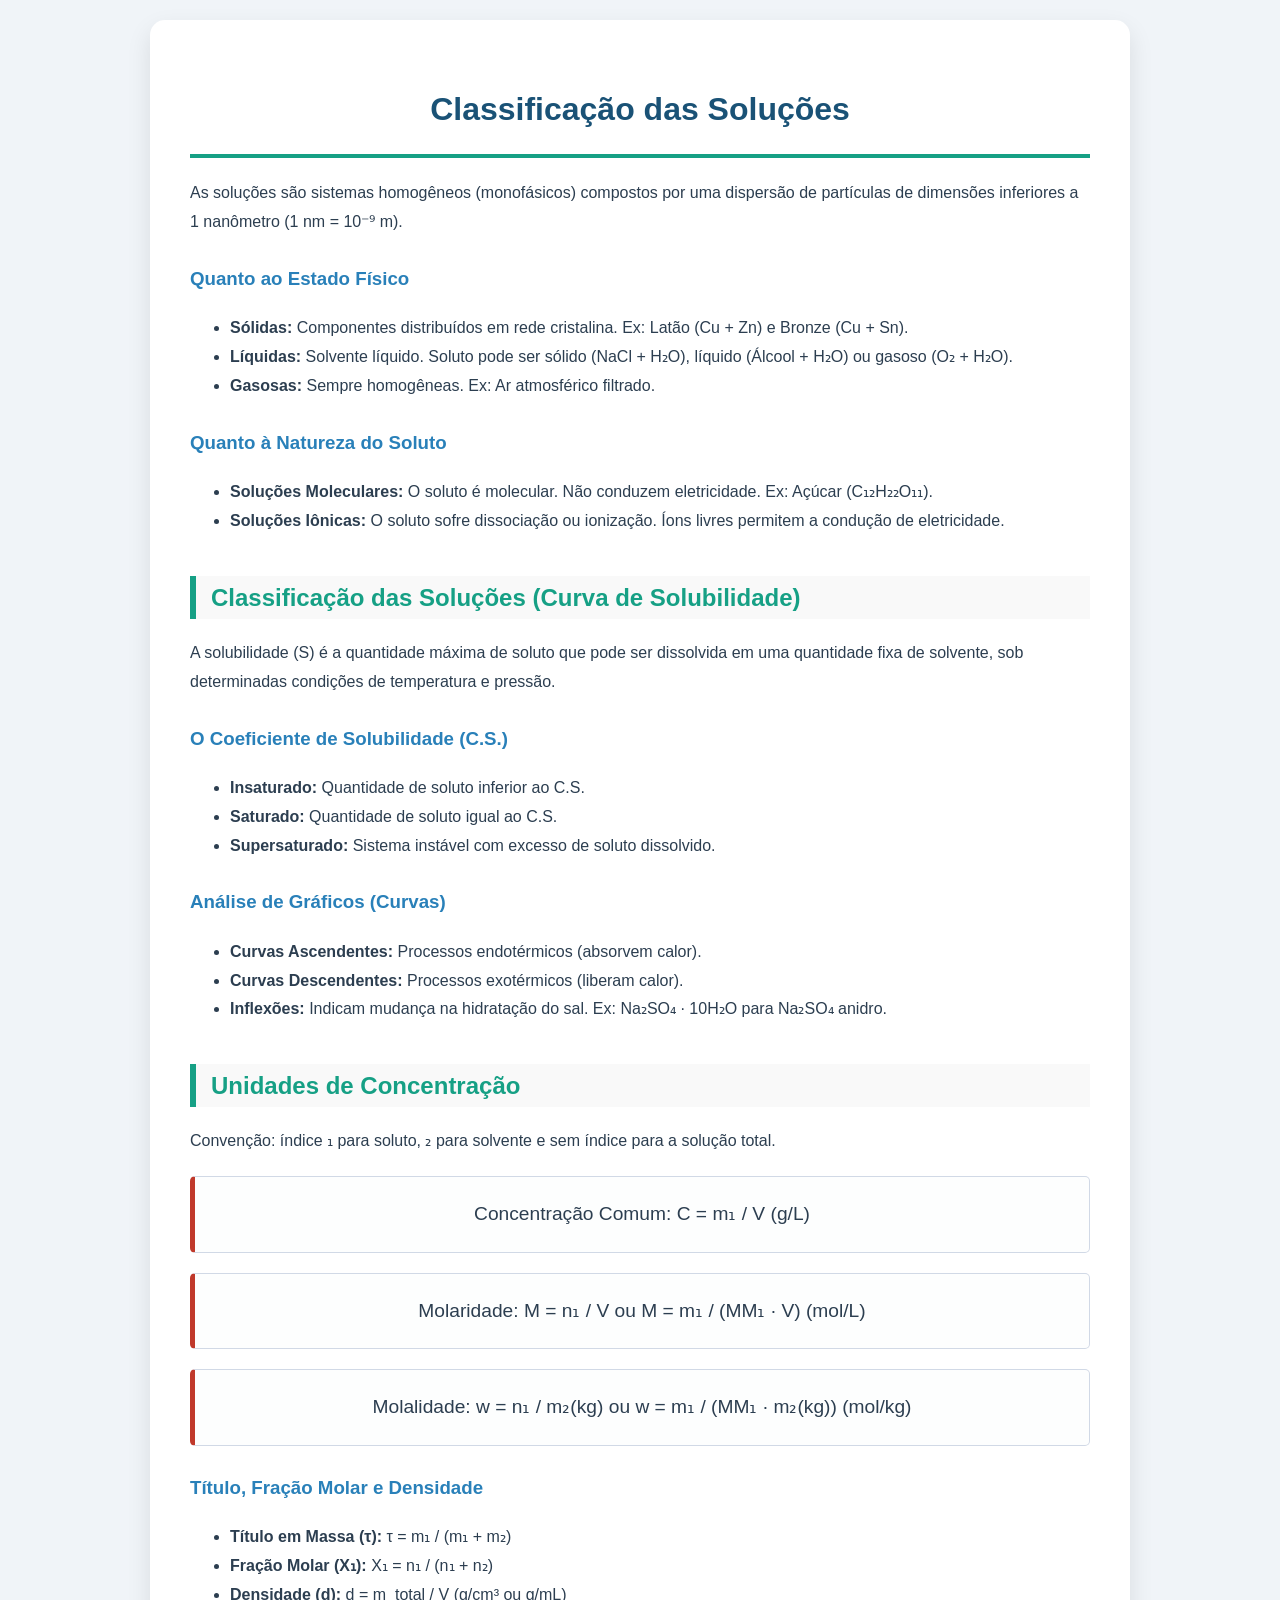
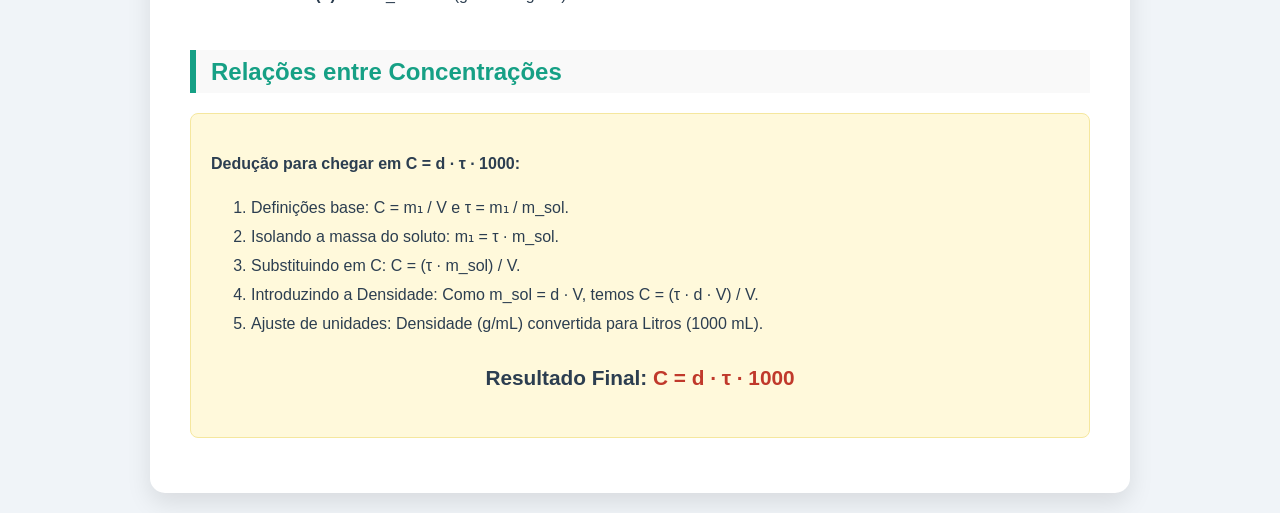
==== index.html @ 692490ff "Add files via upload" ====
<!DOCTYPE html>
<html lang="pt-br">
<head>
    <meta charset="UTF-8">
    <meta name="viewport" content="width=device-width, initial-scale=1.0">
    <title>Estudo das Soluções | Material de Química</title>
    <link rel="stylesheet" href="style.css">
</head>
<body>

<div class="container">
    <h1>Classificação das Soluções</h1>
    <p>As soluções são sistemas homogêneos (monofásicos) compostos por uma dispersão de partículas de dimensões inferiores a 1 nanômetro (1 nm = 10⁻⁹ m).</p>

    <h3>Quanto ao Estado Físico</h3>
    <ul>
        <li><strong>Sólidas:</strong> Componentes distribuídos em rede cristalina. Ex: Latão (Cu + Zn) e Bronze (Cu + Sn).</li>
        <li><strong>Líquidas:</strong> Solvente líquido. Soluto pode ser sólido (NaCl + H₂O), líquido (Álcool + H₂O) ou gasoso (O₂ + H₂O).</li>
        <li><strong>Gasosas:</strong> Sempre homogêneas. Ex: Ar atmosférico filtrado.</li>
    </ul>

    <h3>Quanto à Natureza do Soluto</h3>
    <ul>
        <li><strong>Soluções Moleculares:</strong> O soluto é molecular. Não conduzem eletricidade. Ex: Açúcar (C₁₂H₂₂O₁₁).</li>
        <li><strong>Soluções Iônicas:</strong> O soluto sofre dissociação ou ionização. Íons livres permitem a condução de eletricidade.</li>
    </ul>

    <h2>Classificação das Soluções (Curva de Solubilidade)</h2>
    <p>A solubilidade (S) é a quantidade máxima de soluto que pode ser dissolvida em uma quantidade fixa de solvente, sob determinadas condições de temperatura e pressão.</p>

    <h3>O Coeficiente de Solubilidade (C.S.)</h3>
    <ul>
        <li><strong>Insaturado:</strong> Quantidade de soluto inferior ao C.S.</li>
        <li><strong>Saturado:</strong> Quantidade de soluto igual ao C.S.</li>
        <li><strong>Supersaturado:</strong> Sistema instável com excesso de soluto dissolvido.</li>
    </ul>

    <h3>Análise de Gráficos (Curvas)</h3>
    <ul>
        <li><strong>Curvas Ascendentes:</strong> Processos endotérmicos (absorvem calor).</li>
        <li><strong>Curvas Descendentes:</strong> Processos exotérmicos (liberam calor).</li>
        <li><strong>Inflexões:</strong> Indicam mudança na hidratação do sal. Ex: Na₂SO₄ · 10H₂O para Na₂SO₄ anidro.</li>
    </ul>

    <h2>Unidades de Concentração</h2>
    <p>Convenção: índice ₁ para soluto, ₂ para solvente e sem índice para a solução total.</p>

    <div class="formula-box">
        Concentração Comum: C = m₁ / V (g/L)
    </div>

    <div class="formula-box">
        Molaridade: M = n₁ / V ou M = m₁ / (MM₁ · V) (mol/L)
    </div>

    <div class="formula-box">
        Molalidade: w = n₁ / m₂(kg) ou w = m₁ / (MM₁ · m₂(kg)) (mol/kg)
    </div>

    <h3>Título, Fração Molar e Densidade</h3>
    <ul>
        <li><strong>Título em Massa (τ):</strong> τ = m₁ / (m₁ + m₂)</li>
        <li><strong>Fração Molar (X₁):</strong> X₁ = n₁ / (n₁ + n₂)</li>
        <li><strong>Densidade (d):</strong> d = m_total / V (g/cm³ ou g/mL)</li>
    </ul>

    <h2>Relações entre Concentrações</h2>
    <div class="deduction-step">
        <p><strong>Dedução para chegar em C = d · τ · 1000:</strong></p>
        <ol>
            <li>Definições base: C = m₁ / V e τ = m₁ / m_sol.</li>
            <li>Isolando a massa do soluto: m₁ = τ · m_sol.</li>
            <li>Substituindo em C: C = (τ · m_sol) / V.</li>
            <li>Introduzindo a Densidade: Como m_sol = d · V, temos C = (τ · d · V) / V.</li>
            <li>Ajuste de unidades: Densidade (g/mL) convertida para Litros (1000 mL).</li>
        </ol>
        <p style="text-align: center; font-size: 1.3rem;">
            <strong>Resultado Final: <span class="highlight">C = d · τ · 1000</span></strong>
        </p>
    </div>
</div>

</body>
</html>
---- style.css ----
body {
    font-family: 'Segoe UI', Arial, sans-serif;
    line-height: 1.8;
    color: #2c3e50;
    background-color: #f0f4f8;
    margin: 0;
    padding: 20px;
}

.container {
    max-width: 900px;
    margin: 0 auto;
    background: #fff;
    padding: 40px;
    border-radius: 15px;
    box-shadow: 0 10px 25px rgba(0,0,0,0.1);
}

h1 {
    color: #1a5276;
    text-align: center;
    border-bottom: 4px solid #16a085;
    padding-bottom: 15px;
}

h2 {
    color: #16a085;
    margin-top: 40px;
    border-left: 6px solid #16a085;
    padding-left: 15px;
    background: #f9f9f9;
}

h3 {
    color: #2980b9;
    margin-top: 25px;
}

.formula-box {
    background-color: #fdfefe;
    border: 1px solid #d1d9e6;
    border-left: 5px solid #c0392b;
    padding: 20px;
    margin: 20px 0;
    text-align: center;
    border-radius: 5px;
    font-size: 1.2rem;
}

.deduction-step {
    background-color: #fff9db;
    border: 1px solid #f5e79e;
    padding: 20px;
    margin: 15px 0;
    border-radius: 8px;
}

.highlight {
    color: #c0392b;
    font-weight: bold;
}
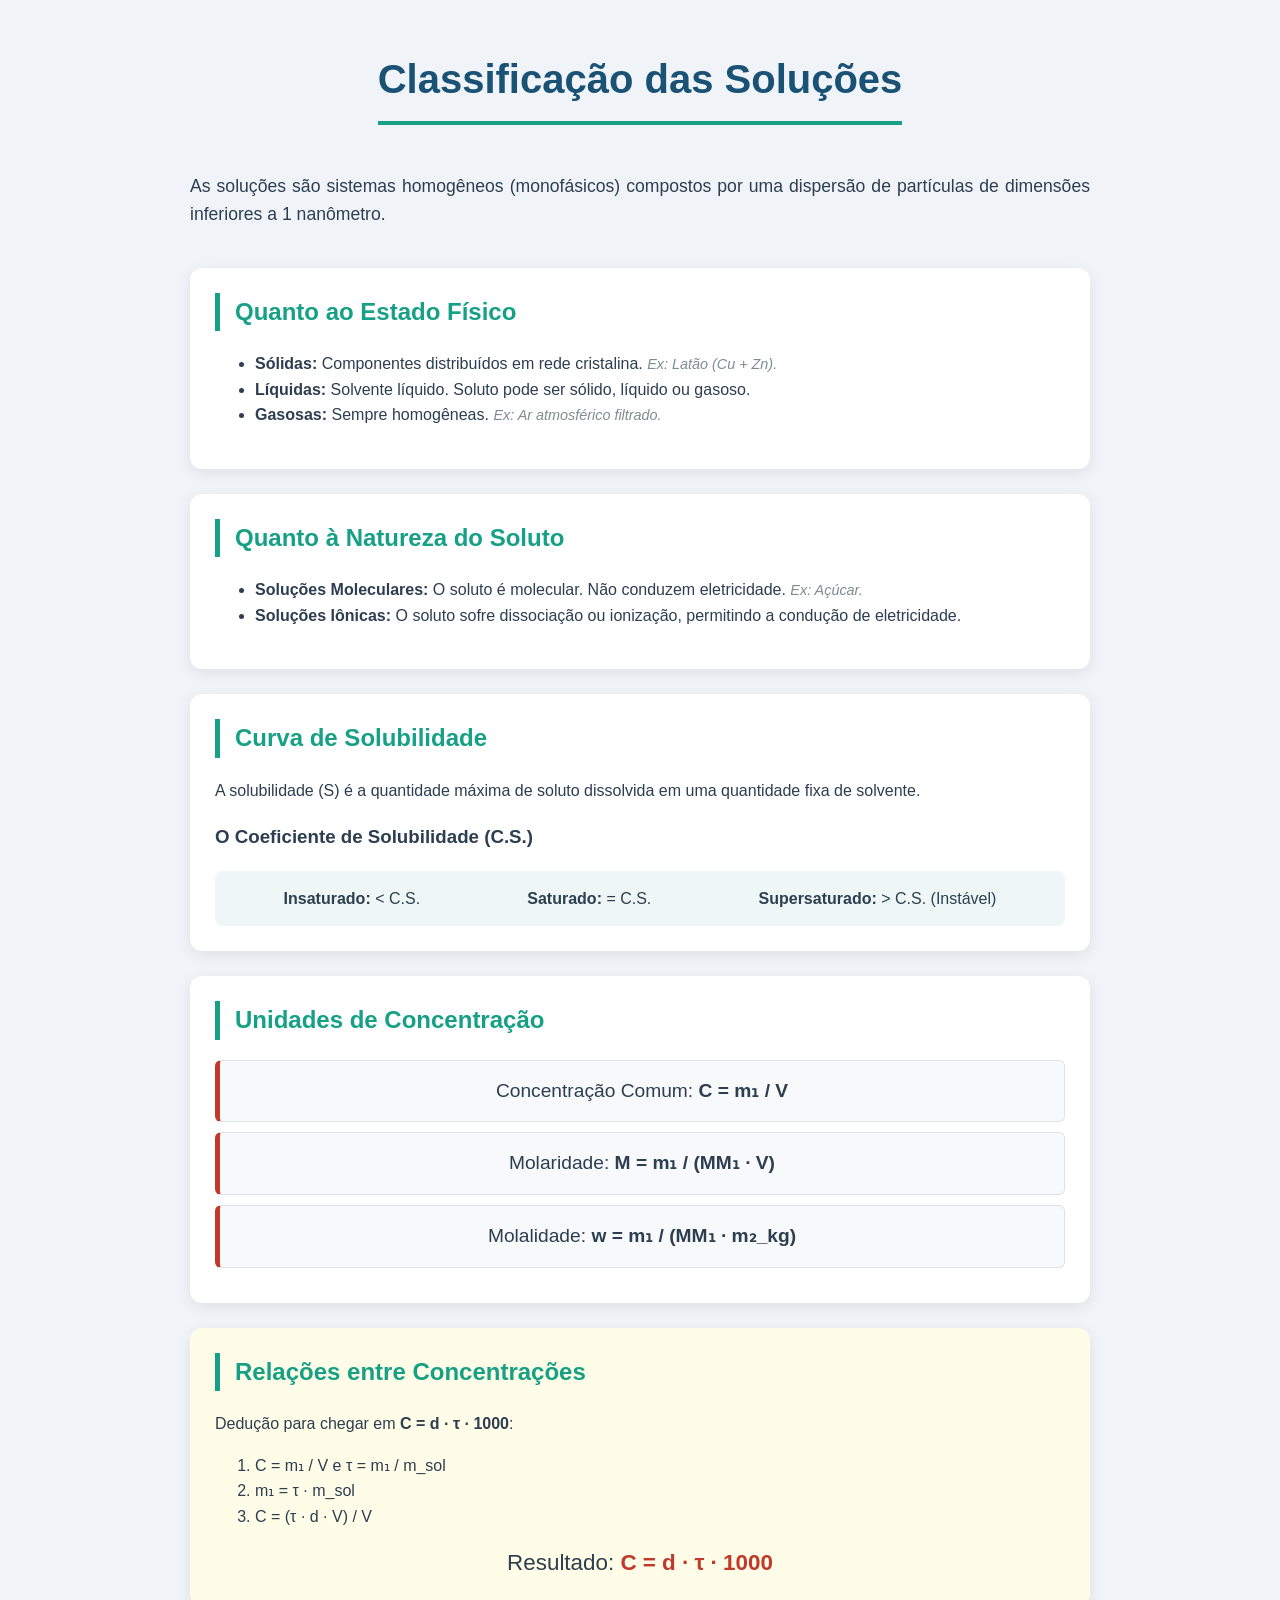
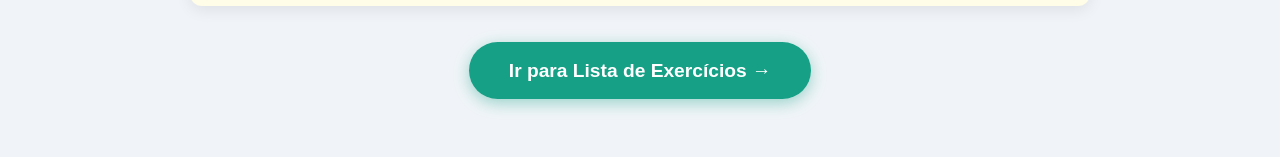
==== commit 926c736d: "Add files via upload" ====
--- a/index.html
+++ b/index.html
@@ -9,74 +9,59 @@
 <body>
 
 <div class="container">
-    <h1>Classificação das Soluções</h1>
-    <p>As soluções são sistemas homogêneos (monofásicos) compostos por uma dispersão de partículas de dimensões inferiores a 1 nanômetro (1 nm = 10⁻⁹ m).</p>
+    <header>
+        <h1>Classificação das Soluções</h1>
+        <p class="intro-text">As soluções são sistemas homogêneos (monofásicos) compostos por uma dispersão de partículas de dimensões inferiores a 1 nanômetro.</p>
+    </header>
 
-    <h3>Quanto ao Estado Físico</h3>
-    <ul>
-        <li><strong>Sólidas:</strong> Componentes distribuídos em rede cristalina. Ex: Latão (Cu + Zn) e Bronze (Cu + Sn).</li>
-        <li><strong>Líquidas:</strong> Solvente líquido. Soluto pode ser sólido (NaCl + H₂O), líquido (Álcool + H₂O) ou gasoso (O₂ + H₂O).</li>
-        <li><strong>Gasosas:</strong> Sempre homogêneas. Ex: Ar atmosférico filtrado.</li>
-    </ul>
+    <section class="card">
+        <h2>Quanto ao Estado Físico</h2>
+        <ul>
+            <li><strong>Sólidas:</strong> Componentes distribuídos em rede cristalina. <span class="ex">Ex: Latão (Cu + Zn).</span></li>
+            <li><strong>Líquidas:</strong> Solvente líquido. Soluto pode ser sólido, líquido ou gasoso.</li>
+            <li><strong>Gasosas:</strong> Sempre homogêneas. <span class="ex">Ex: Ar atmosférico filtrado.</span></li>
+        </ul>
+    </section>
 
-    <h3>Quanto à Natureza do Soluto</h3>
-    <ul>
-        <li><strong>Soluções Moleculares:</strong> O soluto é molecular. Não conduzem eletricidade. Ex: Açúcar (C₁₂H₂₂O₁₁).</li>
-        <li><strong>Soluções Iônicas:</strong> O soluto sofre dissociação ou ionização. Íons livres permitem a condução de eletricidade.</li>
-    </ul>
+    <section class="card">
+        <h2>Quanto à Natureza do Soluto</h2>
+        <ul>
+            <li><strong>Soluções Moleculares:</strong> O soluto é molecular. Não conduzem eletricidade. <span class="ex">Ex: Açúcar.</span></li>
+            <li><strong>Soluções Iônicas:</strong> O soluto sofre dissociação ou ionização, permitindo a condução de eletricidade.</li>
+        </ul>
+    </section>
 
-    <h2>Classificação das Soluções (Curva de Solubilidade)</h2>
-    <p>A solubilidade (S) é a quantidade máxima de soluto que pode ser dissolvida em uma quantidade fixa de solvente, sob determinadas condições de temperatura e pressão.</p>
+    <section class="card">
+        <h2>Curva de Solubilidade</h2>
+        <p>A solubilidade (S) é a quantidade máxima de soluto dissolvida em uma quantidade fixa de solvente.</p>
+        <h3>O Coeficiente de Solubilidade (C.S.)</h3>
+        <div class="cs-grid">
+            <div class="cs-item"><strong>Insaturado:</strong> < C.S.</div>
+            <div class="cs-item"><strong>Saturado:</strong> = C.S.</div>
+            <div class="cs-item"><strong>Supersaturado:</strong> > C.S. (Instável)</div>
+        </div>
+    </section>
 
-    <h3>O Coeficiente de Solubilidade (C.S.)</h3>
-    <ul>
-        <li><strong>Insaturado:</strong> Quantidade de soluto inferior ao C.S.</li>
-        <li><strong>Saturado:</strong> Quantidade de soluto igual ao C.S.</li>
-        <li><strong>Supersaturado:</strong> Sistema instável com excesso de soluto dissolvido.</li>
-    </ul>
+    <section class="card">
+        <h2>Unidades de Concentração</h2>
+        <div class="formula-box">Concentração Comum: <strong>C = m₁ / V</strong></div>
+        <div class="formula-box">Molaridade: <strong>M = m₁ / (MM₁ · V)</strong></div>
+        <div class="formula-box">Molalidade: <strong>w = m₁ / (MM₁ · m₂_kg)</strong></div>
+    </section>
 
-    <h3>Análise de Gráficos (Curvas)</h3>
-    <ul>
-        <li><strong>Curvas Ascendentes:</strong> Processos endotérmicos (absorvem calor).</li>
-        <li><strong>Curvas Descendentes:</strong> Processos exotérmicos (liberam calor).</li>
-        <li><strong>Inflexões:</strong> Indicam mudança na hidratação do sal. Ex: Na₂SO₄ · 10H₂O para Na₂SO₄ anidro.</li>
-    </ul>
+    <section class="card deduction">
+        <h2>Relações entre Concentrações</h2>
+        <p>Dedução para chegar em <strong>C = d · τ · 1000</strong>:</p>
+        <ol>
+            <li>C = m₁ / V e τ = m₁ / m_sol</li>
+            <li>m₁ = τ · m_sol</li>
+            <li>C = (τ · d · V) / V</li>
+        </ol>
+        <div class="final-result">Resultado: <span>C = d · τ · 1000</span></div>
+    </section>
 
-    <h2>Unidades de Concentração</h2>
-    <p>Convenção: índice ₁ para soluto, ₂ para solvente e sem índice para a solução total.</p>
-
-    <div class="formula-box">
-        Concentração Comum: C = m₁ / V (g/L)
-    </div>
-
-    <div class="formula-box">
-        Molaridade: M = n₁ / V ou M = m₁ / (MM₁ · V) (mol/L)
-    </div>
-
-    <div class="formula-box">
-        Molalidade: w = n₁ / m₂(kg) ou w = m₁ / (MM₁ · m₂(kg)) (mol/kg)
-    </div>
-
-    <h3>Título, Fração Molar e Densidade</h3>
-    <ul>
-        <li><strong>Título em Massa (τ):</strong> τ = m₁ / (m₁ + m₂)</li>
-        <li><strong>Fração Molar (X₁):</strong> X₁ = n₁ / (n₁ + n₂)</li>
-        <li><strong>Densidade (d):</strong> d = m_total / V (g/cm³ ou g/mL)</li>
-    </ul>
-
-    <h2>Relações entre Concentrações</h2>
-    <div class="deduction-step">
-        <p><strong>Dedução para chegar em C = d · τ · 1000:</strong></p>
-        <ol>
-            <li>Definições base: C = m₁ / V e τ = m₁ / m_sol.</li>
-            <li>Isolando a massa do soluto: m₁ = τ · m_sol.</li>
-            <li>Substituindo em C: C = (τ · m_sol) / V.</li>
-            <li>Introduzindo a Densidade: Como m_sol = d · V, temos C = (τ · d · V) / V.</li>
-            <li>Ajuste de unidades: Densidade (g/mL) convertida para Litros (1000 mL).</li>
-        </ol>
-        <p style="text-align: center; font-size: 1.3rem;">
-            <strong>Resultado Final: <span class="highlight">C = d · τ · 1000</span></strong>
-        </p>
+    <div class="footer-action">
+        <a href="index1.html" class="btn-primary">Ir para Lista de Exercícios →</a>
     </div>
 </div>
 
--- a/style.css
+++ b/style.css
@@ -1,8 +1,16 @@
+:root {
+    --primary: #1a5276;
+    --accent: #16a085;
+    --danger: #c0392b;
+    --bg: #f0f4f8;
+    --white: #ffffff;
+}
+
 body {
     font-family: 'Segoe UI', Arial, sans-serif;
-    line-height: 1.8;
+    line-height: 1.6;
+    background-color: var(--bg);
     color: #2c3e50;
-    background-color: #f0f4f8;
     margin: 0;
     padding: 20px;
 }
@@ -10,52 +18,101 @@
 .container {
     max-width: 900px;
     margin: 0 auto;
-    background: #fff;
-    padding: 40px;
-    border-radius: 15px;
-    box-shadow: 0 10px 25px rgba(0,0,0,0.1);
+}
+
+header {
+    text-align: center;
+    margin-bottom: 40px;
 }
 
 h1 {
-    color: #1a5276;
-    text-align: center;
-    border-bottom: 4px solid #16a085;
-    padding-bottom: 15px;
+    color: var(--primary);
+    font-size: 2.5rem;
+    border-bottom: 4px solid var(--accent);
+    display: inline-block;
+    padding-bottom: 10px;
+}
+
+.intro-text {
+    font-size: 1.1rem;
+    text-align: justify;
+    margin-top: 20px;
+}
+
+.card {
+    background: var(--white);
+    padding: 25px;
+    margin-bottom: 25px;
+    border-radius: 12px;
+    box-shadow: 0 4px 15px rgba(0,0,0,0.08);
+    text-align: justify;
 }
 
 h2 {
-    color: #16a085;
-    margin-top: 40px;
-    border-left: 6px solid #16a085;
+    color: var(--accent);
+    border-left: 5px solid var(--accent);
     padding-left: 15px;
-    background: #f9f9f9;
+    margin-top: 0;
 }
 
-h3 {
-    color: #2980b9;
-    margin-top: 25px;
+.ex {
+    color: #7f8c8d;
+    font-style: italic;
+    font-size: 0.9rem;
 }
 
 .formula-box {
-    background-color: #fdfefe;
-    border: 1px solid #d1d9e6;
-    border-left: 5px solid #c0392b;
-    padding: 20px;
-    margin: 20px 0;
+    background: #f8f9fa;
+    border: 1px solid #dee2e6;
+    border-left: 5px solid var(--danger);
+    padding: 15px;
+    margin: 10px 0;
     text-align: center;
-    border-radius: 5px;
     font-size: 1.2rem;
+    border-radius: 6px;
 }
 
-.deduction-step {
-    background-color: #fff9db;
-    border: 1px solid #f5e79e;
-    padding: 20px;
-    margin: 15px 0;
+.cs-grid {
+    display: flex;
+    justify-content: space-around;
+    background: #eef7f6;
+    padding: 15px;
     border-radius: 8px;
 }
 
-.highlight {
-    color: #c0392b;
+.deduction {
+    background-color: #fffde7;
+}
+
+.final-result {
+    text-align: center;
+    font-size: 1.4rem;
+    margin-top: 15px;
+}
+
+.final-result span {
+    color: var(--danger);
     font-weight: bold;
+}
+
+.footer-action {
+    text-align: center;
+    margin: 50px 0;
+}
+
+.btn-primary {
+    background: var(--accent);
+    color: white;
+    padding: 18px 40px;
+    text-decoration: none;
+    border-radius: 50px;
+    font-weight: bold;
+    font-size: 1.2rem;
+    box-shadow: 0 4px 15px rgba(22, 160, 133, 0.4);
+    transition: 0.3s;
+}
+
+.btn-primary:hover {
+    background: var(--primary);
+    transform: translateY(-3px);
 }
